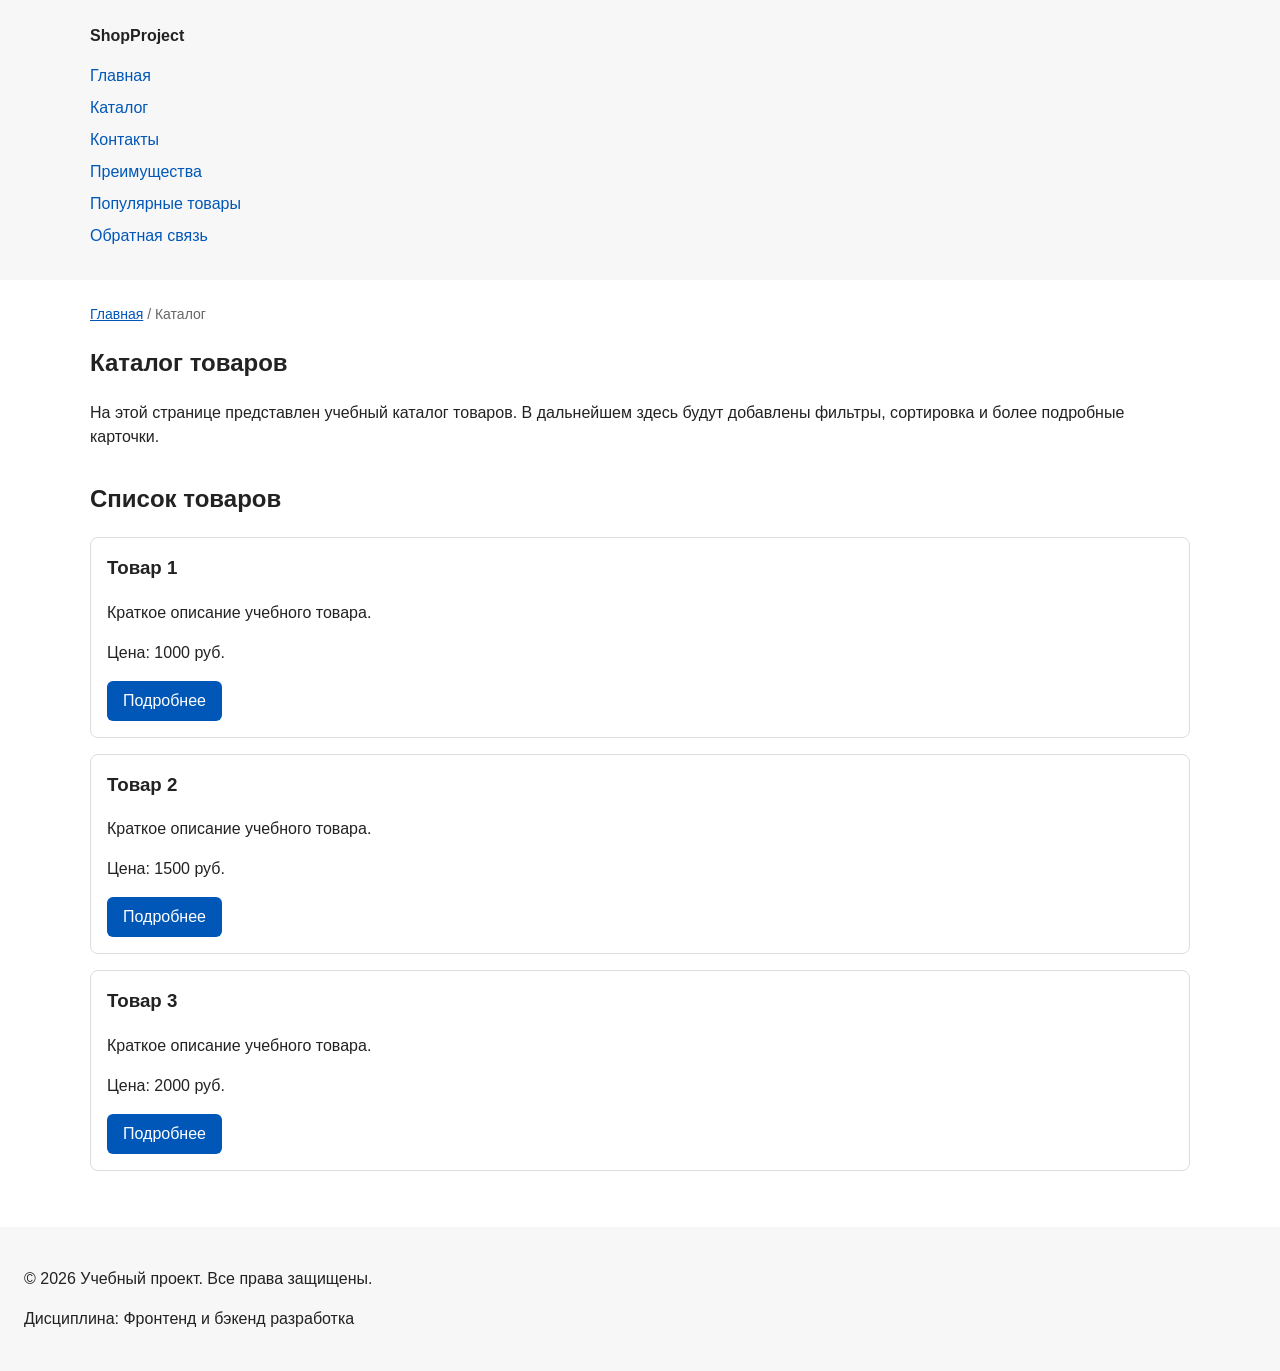
==== catalog.html @ 329897d8 "feat: add multi-page structure navigation and anchors" ====
<!DOCTYPE html>
<html lang="ru">
<head>
  <meta charset="UTF-8">
  <meta name="viewport" content="width=device-width, initial-scale=1.0">
  <meta name="description" content="Каталог товаров учебного интернет-магазина.">
  <title>Каталог товаров — Учебный интернет-магазин</title>
  <link rel="stylesheet" href="css/style.css">
  <meta property="og:type" content="website">
  <meta property="og:title" content="Учебный интернет-магазин">
  <meta property="og:description" content="Учебный frontend-проект интернет-магазина.">
  <meta property="og:image" content="https://username.github.io/kr1-html-css-shop/images/preview.jpg">
</head>
<body>
  <header>
    <div class="site-header">
      <a class="site-logo" href="index.html">ShopProject</a>

      <nav class="site-nav" aria-label="Основная навигация">
        <ul class="site-nav__list">
          <li><a href="index.html">Главная</a></li>
          <li><a href="catalog.html">Каталог</a></li>
          <li><a href="contacts.html">Контакты</a></li>
          <li><a href="index.html#advantages">Преимущества</a></li>
          <li><a href="index.html#popular">Популярные товары</a></li>
          <li><a href="index.html#contacts">Обратная связь</a></li>
        </ul>
      </nav>
    </div>
  </header>

  <main>
    <nav class="breadcrumbs" aria-label="Хлебные крошки">
      <a href="index.html">Главная</a>
      <span>Каталог</span>
    </nav>

    <section class="section">
      <h1>Каталог товаров</h1>
      <p>
        На этой странице представлен учебный каталог товаров.
        В дальнейшем здесь будут добавлены фильтры, сортировка и более
        подробные карточки.
      </p>
    </section>

    <section class="section">
      <h2>Список товаров</h2>

      <article class="product-card">
        <h3>Товар 1</h3>
        <p>Краткое описание учебного товара.</p>
        <p>Цена: 1000 руб.</p>
        <a class="button" href="index.html#popular">Подробнее</a>
      </article>

      <article class="product-card">
        <h3>Товар 2</h3>
        <p>Краткое описание учебного товара.</p>
        <p>Цена: 1500 руб.</p>
        <a class="button" href="index.html#popular">Подробнее</a>
      </article>

      <article class="product-card">
        <h3>Товар 3</h3>
        <p>Краткое описание учебного товара.</p>
        <p>Цена: 2000 руб.</p>
        <a class="button" href="index.html#popular">Подробнее</a>
      </article>
    </section>
  </main>

  <footer>
    <p>&copy; 2026 Учебный проект. Все права защищены.</p>
    <p>Дисциплина: Фронтенд и бэкенд разработка</p>
  </footer>
</body>
</html>
---- css/style.css ----
/* ===============================
   1. Переменные проекта
   =============================== */

:root {
  /* Основные цвета проекта */
  --color-bg: #ffffff;
  --color-text: #222222;
  --color-muted: #666666;
  --color-primary: #0057b8;
  --color-primary-dark: #37485c;
  --color-border: #dddddd;
  --color-surface: #f7f7f7;
  --color-surface-accent: #eef5ff;
  --color-danger: #b00020;
  --color-success: #168a2f;
  --color-success-bg: #eefaf0;
  --color-white: #ffffff;

  /* Отступы */
  --space-xs: 4px;
  --space-sm: 8px;
  --space-md: 16px;
  --space-lg: 24px;
  --space-xl: 32px;

  /* Скругления */
  --radius-sm: 6px;
  --radius-md: 8px;
  --radius-lg: 12px;

  /* Размеры */
  --container-width: 1100px;
}

/* ===============================
   2. Базовые стили
   =============================== */
/* 
  Универсальное правило для всех элементов. border-box делает расчёт размеров более понятным:
  width включает content, padding и border.
*/
* {
  box-sizing: border-box;
}

/*
  Убираем стандартный внешний отступ браузера у body. Без этого вокруг страницы может появиться белая рамка.
*/
body {
  margin: 0;
  font-family: Arial, sans-serif;
  line-height: 1.5;
  color: var(--color-text);
  background-color: var(--color-bg);
}

/* ===============================
   3. Общие элементы интерфейса
   =============================== */

a {
  color: var(--color-primary);
}

a:hover {
  color: var(--color-primary-dark);
}

a:focus-visible {
  outline: 2px solid var(--color-primary);
  outline-offset: 3px;
}


/*
  Задаём внутренние отступы для основных областей страницы.
  Это делает содержимое визуально отделённым от краёв окна браузера.
*/
header,
main,
footer {
  padding: var(--space-lg);
}

/*
  Оформляем шапку страницы.
  Фон берётся из переменной --color-surface.
*/
header {
  background-color: var(--color-surface);
}

/*
  Оформляем подвал страницы тем же фоном,
  чтобы визуально отделить его от основного содержимого.
*/
footer {
  background-color: var(--color-surface);
}

/*
  Ограничиваем ширину содержимого шапки,
  чтобы оно не растягивалось слишком сильно на широких экранах.
*/
.site-header {
  max-width: var(--container-width);
  margin: 0 auto;
}

/*
  Оформляем текстовый логотип.
*/
.site-logo {
  font-weight: bold;
  text-decoration: none;
  color: var(--color-text);
}

/*
  Убираем стандартные отступы и маркеры списка навигации.
*/
.site-nav__list {
  padding: 0;
  margin: var(--space-md) 0 0;
  list-style: none;
}

/*
  Добавляем расстояние между пунктами меню.
*/
.site-nav__list li {
  margin-bottom: var(--space-sm);
}

/*
  Оформляем ссылки меню.
*/
.site-nav__list a {
  color: var(--color-primary);
  text-decoration: none;
}

/*
  При наведении мыши подчёркиваем ссылку.
  Подробно состояния интерфейса будут рассмотрены в практической работе 1.7.
*/
.site-nav__list a:hover {
  text-decoration: underline;
}

/* ===============================
   4. Компоненты страницы
   =============================== */

.hero {
  max-width: var(--container-width);
  margin: 0 auto var(--space-xl);
  padding: var(--space-xl) var(--space-lg);
  background-color: var(--color-surface-accent);
  border-radius: var(--radius-lg);
}

.section {
  max-width: var(--container-width);
  margin: 0 auto var(--space-xl);
}

.section h2 {
  margin-top: 0;
}

.product-card {
  margin-bottom: var(--space-md);
  padding: var(--space-md);
  border: 1px solid var(--color-border);
  border-radius: var(--radius-md);
  background-color: var(--color-bg);
}

.product-card:hover {
  border-color: var(--color-primary);
}

.product-card h3 {
  margin-top: 0;
}

/*
  Пока это обычная ссылка, но визуально она оформляется как кнопка.
*/
.button {
  display: inline-block;
  padding: var(--space-sm) var(--space-md);
  color: var(--color-white);
  background-color: var(--color-primary);
  text-decoration: none;
  border: none;
  border-radius: var(--radius-sm);
  cursor: pointer;
}

/*
  Простое состояние наведения для кнопки.
*/
.button:hover {
  background-color: var(--color-primary-dark);
}

.button:focus-visible {
  outline: 2px solid var(--color-primary);
  outline-offset: 3px;
}

.button:disabled {
  opacity: 0.6;
  cursor: not-allowed;
}


/*
  Дополнительный информационный блок.
*/
.aside-info {
  max-width: var(--container-width);
  margin: 0 auto var(--space-xl);
  padding: var(--space-md);
  border-left: 4px solid var(--color-primary);
  background-color: var(--color-surface);
}

/* ===============================
   5. Форма и модальное окно
   =============================== */

.order-dialog {
  width: min(100% - 32px, 560px);
  padding: var(--space-lg);
  border: none;
  border-radius: var(--radius-lg);
}

.order-dialog::backdrop {
  background-color: rgba(0, 0, 0, 0.5);
}

.form-field {
  margin-bottom: var(--space-md);
}

.form-field label {
  display: block;
  margin-bottom: var(--space-xs);
}

.form-field input,
.form-field select,
.form-field textarea {
  width: 100%;
  padding: 10px 12px;
  border: 1px solid var(--color-border);
  border-radius: var(--radius-sm);
  font: inherit;
}

.form-field input[type="checkbox"] {
  width: auto;
}

.form-field small {
  display: block;
  margin-top: var(--space-xs);
  color: var(--color-muted);
}

.form-field input:hover,
.form-field select:hover,
.form-field textarea:hover {
  border-color: var(--color-primary);
}

.form-field input:focus-visible,
.form-field select:focus-visible,
.form-field textarea:focus-visible,
.form-actions button:focus-visible {
  outline: 2px solid var(--color-primary);
  outline-offset: 3px;
}

[aria-invalid="true"] {
  border-color: var(--color-danger);
}

.success-message {
  max-width: var(--container-width);
  margin: var(--space-lg) auto;
  padding: var(--space-md);
  border-left: 4px solid var(--color-success);
  background-color: var(--color-success-bg);
}

.breadcrumbs {
  max-width: var(--container-width);
  margin: 0 auto var(--space-md);
  font-size: 14px;
  color: var(--color-muted);
}

.breadcrumbs a {
  color: var(--color-primary);
}

.breadcrumbs span::before {
  content: " / ";
  color: var(--color-muted);
}

html {
  scroll-behavior: smooth;
}

:target {
  outline: 2px dashed var(--color-primary);
  outline-offset: 4px;
}
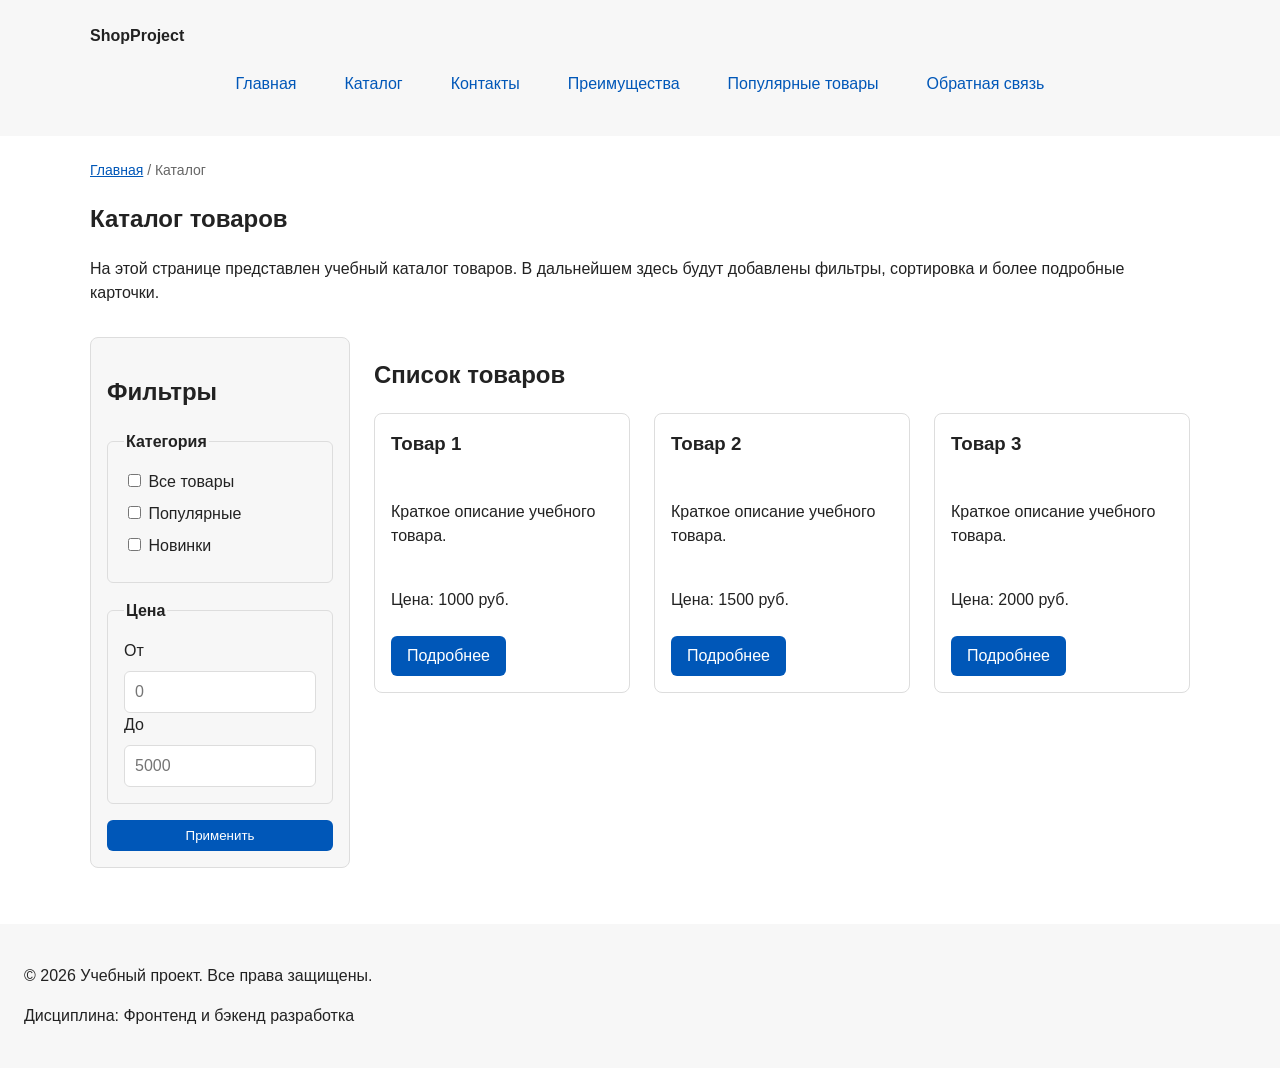
==== commit 6d1b5cb0: "feat: add flex navigation and grid catalog layout" ====
--- a/catalog.html
+++ b/catalog.html
@@ -9,7 +9,7 @@
   <meta property="og:type" content="website">
   <meta property="og:title" content="Учебный интернет-магазин">
   <meta property="og:description" content="Учебный frontend-проект интернет-магазина.">
-  <meta property="og:image" content="https://username.github.io/kr1-html-css-shop/images/preview.jpg">
+  <meta property="og:image" content="https://shrtgrl.github.io/kr1-html-css-shop/images/preview.jpg">
 </head>
 <body>
   <header>
@@ -44,29 +44,70 @@
       </p>
     </section>
 
-    <section class="section">
-      <h2>Список товаров</h2>
+    <section class="catalog-layout">
+      <aside class="catalog-filters">
+        <h2>Фильтры</h2>
 
-      <article class="product-card">
-        <h3>Товар 1</h3>
-        <p>Краткое описание учебного товара.</p>
-        <p>Цена: 1000 руб.</p>
-        <a class="button" href="index.html#popular">Подробнее</a>
-      </article>
+        <form class="filters-form" action="#" method="get">
+          <fieldset>
+            <legend>Категория</legend>
 
-      <article class="product-card">
-        <h3>Товар 2</h3>
-        <p>Краткое описание учебного товара.</p>
-        <p>Цена: 1500 руб.</p>
-        <a class="button" href="index.html#popular">Подробнее</a>
-      </article>
+            <label>
+              <input type="checkbox" name="category" value="all">
+              Все товары
+            </label>
 
-      <article class="product-card">
-        <h3>Товар 3</h3>
-        <p>Краткое описание учебного товара.</p>
-        <p>Цена: 2000 руб.</p>
-        <a class="button" href="index.html#popular">Подробнее</a>
-      </article>
+            <label>
+              <input type="checkbox" name="category" value="popular">
+              Популярные
+            </label>
+
+            <label>
+              <input type="checkbox" name="category" value="new">
+              Новинки
+            </label>
+          </fieldset>
+
+          <fieldset>
+            <legend>Цена</legend>
+
+            <label for="price-from">От</label>
+            <input id="price-from" name="price-from" type="number" min="0" placeholder="0">
+
+            <label for="price-to">До</label>
+            <input id="price-to" name="price-to" type="number" min="0" placeholder="5000">
+          </fieldset>
+
+          <button class="button" type="submit">Применить</button>
+        </form>
+      </aside>
+
+      <section class="catalog-products">
+        <h2>Список товаров</h2>
+
+        <div class="products-grid">
+          <article class="product-card">
+            <h3>Товар 1</h3>
+            <p>Краткое описание учебного товара.</p>
+            <p>Цена: 1000 руб.</p>
+            <a class="button" href="index.html#popular">Подробнее</a>
+          </article>
+
+          <article class="product-card">
+            <h3>Товар 2</h3>
+            <p>Краткое описание учебного товара.</p>
+            <p>Цена: 1500 руб.</p>
+            <a class="button" href="index.html#popular">Подробнее</a>
+          </article>
+
+          <article class="product-card">
+            <h3>Товар 3</h3>
+            <p>Краткое описание учебного товара.</p>
+            <p>Цена: 2000 руб.</p>
+            <a class="button" href="index.html#popular">Подробнее</a>
+          </article>
+        </div>
+      </section>
     </section>
   </main>
 
--- a/css/style.css
+++ b/css/style.css
@@ -121,11 +121,17 @@
   Убираем стандартные отступы и маркеры списка навигации.
 */
 .site-nav__list {
+  display: flex;
+  flex-wrap: wrap;
+  justify-content: center;
+  align-items: center;
+  gap: var(--space-md);
   padding: 0;
   margin: var(--space-md) 0 0;
   list-style: none;
 }
 
+
 /*
   Добавляем расстояние между пунктами меню.
 */
@@ -137,17 +143,23 @@
   Оформляем ссылки меню.
 */
 .site-nav__list a {
+  display: inline-block;
+  padding: var(--space-sm) var(--space-md);
   color: var(--color-primary);
   text-decoration: none;
-}
+  border-radius: var(--radius-sm);
+}
+
 
 /*
   При наведении мыши подчёркиваем ссылку.
   Подробно состояния интерфейса будут рассмотрены в практической работе 1.7.
 */
 .site-nav__list a:hover {
-  text-decoration: underline;
-}
+  color: var(--color-white);
+  background-color: var(--color-primary);
+}
+
 
 /* ===============================
    4. Компоненты страницы
@@ -171,12 +183,21 @@
 }
 
 .product-card {
-  margin-bottom: var(--space-md);
+  display: flex;
+  flex-direction: column;
+  gap: var(--space-sm);
+  margin-bottom: 0;
   padding: var(--space-md);
   border: 1px solid var(--color-border);
   border-radius: var(--radius-md);
   background-color: var(--color-bg);
 }
+
+.product-card .button {
+  margin-top: auto;
+  align-self: flex-start;
+}
+
 
 .product-card:hover {
   border-color: var(--color-primary);
@@ -323,3 +344,59 @@
   outline: 2px dashed var(--color-primary);
   outline-offset: 4px;
 }
+
+.products-grid {
+  display: grid;
+  grid-template-columns: repeat(3, 1fr);
+  gap: var(--space-lg);
+}
+
+.catalog-layout {
+  max-width: var(--container-width);
+  margin: 0 auto var(--space-xl);
+  display: grid;
+  grid-template-columns: 260px 1fr;
+  grid-template-areas: "filters products";
+  gap: var(--space-lg);
+}
+
+.catalog-filters {
+  grid-area: filters;
+  padding: var(--space-md);
+  border: 1px solid var(--color-border);
+  border-radius: var(--radius-md);
+  background-color: var(--color-surface);
+}
+
+.catalog-products {
+  grid-area: products;
+}
+
+.filters-form {
+  display: grid;
+  gap: var(--space-md);
+}
+
+.filters-form fieldset {
+  margin: 0;
+  padding: var(--space-md);
+  border: 1px solid var(--color-border);
+  border-radius: var(--radius-sm);
+}
+
+.filters-form legend {
+  font-weight: 700;
+}
+
+.filters-form label {
+  display: block;
+  margin-bottom: var(--space-sm);
+}
+
+.filters-form input[type="number"] {
+  width: 100%;
+  padding: 8px 10px;
+  border: 1px solid var(--color-border);
+  border-radius: var(--radius-sm);
+  font: inherit;
+}
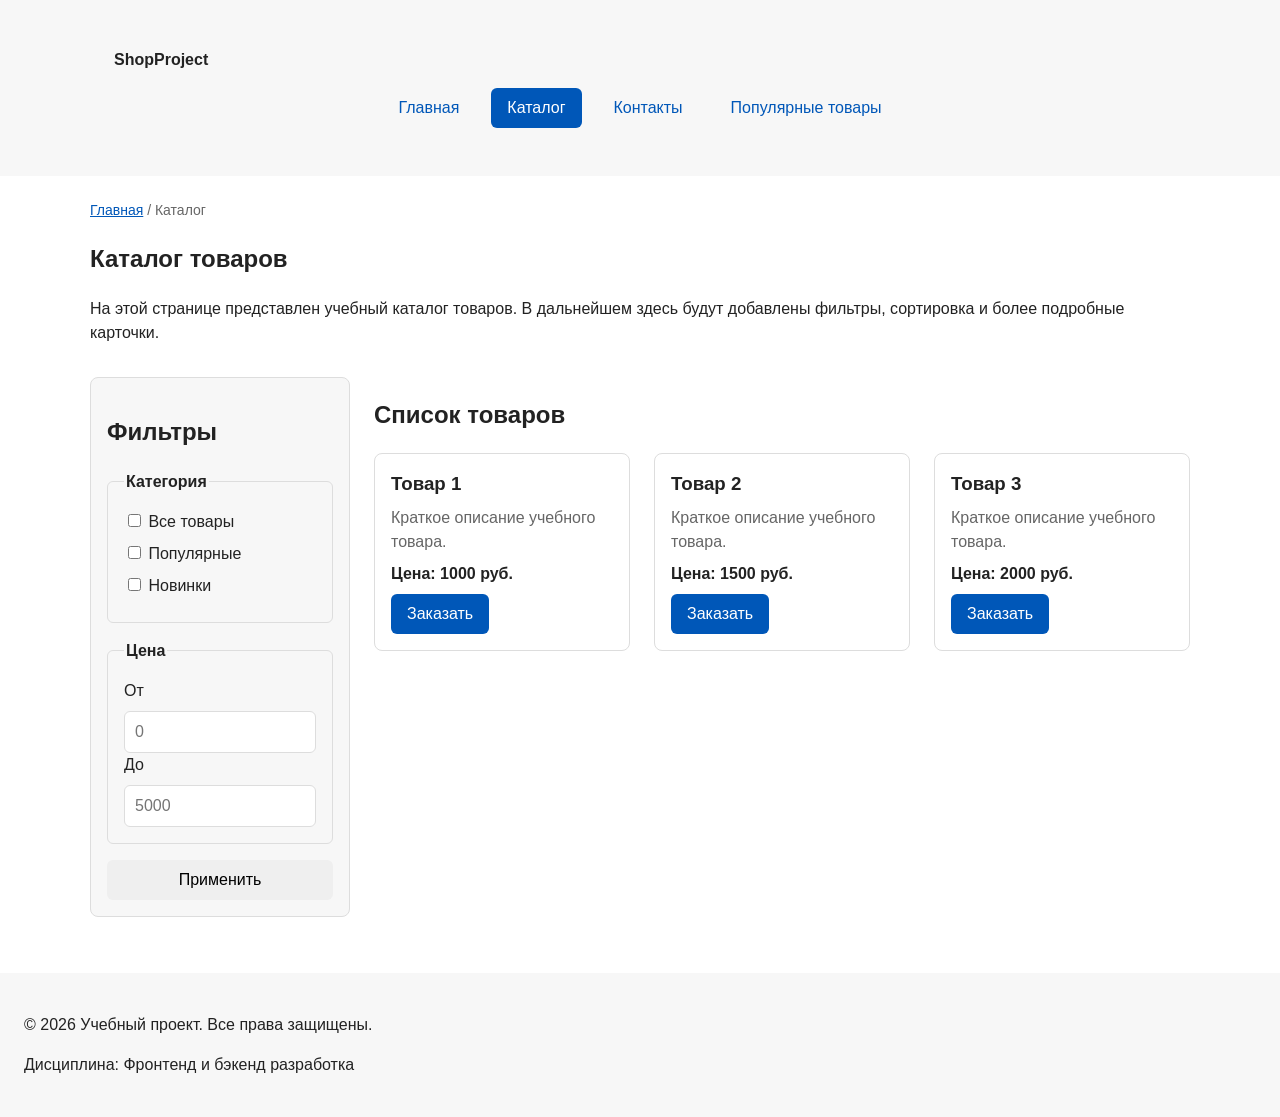
==== commit efd6fccb: "refactor: apply BEM naming to CSS classes" ====
--- a/catalog.html
+++ b/catalog.html
@@ -6,24 +6,35 @@
   <meta name="description" content="Каталог товаров учебного интернет-магазина.">
   <title>Каталог товаров — Учебный интернет-магазин</title>
   <link rel="stylesheet" href="css/style.css">
+  <script src="js/main.js" defer></script>
   <meta property="og:type" content="website">
   <meta property="og:title" content="Учебный интернет-магазин">
   <meta property="og:description" content="Учебный frontend-проект интернет-магазина.">
   <meta property="og:image" content="https://shrtgrl.github.io/kr1-html-css-shop/images/preview.jpg">
 </head>
 <body>
-  <header>
-    <div class="site-header">
-      <a class="site-logo" href="index.html">ShopProject</a>
+  <header class="site-header">
+    <div class="site-header__inner">
+      <a class="site-header__logo" href="index.html">ShopProject</a>
 
       <nav class="site-nav" aria-label="Основная навигация">
         <ul class="site-nav__list">
-          <li><a href="index.html">Главная</a></li>
-          <li><a href="catalog.html">Каталог</a></li>
-          <li><a href="contacts.html">Контакты</a></li>
-          <li><a href="index.html#advantages">Преимущества</a></li>
-          <li><a href="index.html#popular">Популярные товары</a></li>
-          <li><a href="index.html#contacts">Обратная связь</a></li>
+          <li class="site-nav__item">
+            <a class="site-nav__link" href="index.html">
+              Главная
+            </a>
+          </li>
+          <li class="site-nav__item">
+            <a class="site-nav__link site-nav__link--active" href="catalog.html">Каталог</a>
+          </li>
+          <li class="site-nav__item">
+            <a class="site-nav__link" href="contacts.html">Контакты</a>
+          </li>
+          <li class="site-nav__item">
+            <a class="site-nav__link" href="index.html#popular">
+              Популярные товары
+            </a>
+          </li>
         </ul>
       </nav>
     </div>
@@ -31,8 +42,8 @@
 
   <main>
     <nav class="breadcrumbs" aria-label="Хлебные крошки">
-      <a href="index.html">Главная</a>
-      <span>Каталог</span>
+      <a class="breadcrumbs__link" href="index.html">Главная</a>
+      <span class="breadcrumbs__current">Каталог</span>
     </nav>
 
     <section class="section">
@@ -87,25 +98,44 @@
 
         <div class="products-grid">
           <article class="product-card">
-            <h3>Товар 1</h3>
-            <p>Краткое описание учебного товара.</p>
-            <p>Цена: 1000 руб.</p>
-            <a class="button" href="index.html#popular">Подробнее</a>
+            <h3 class="product-card__title">Товар 1</h3>
+            <p class="product-card__description">Краткое описание учебного товара.</p>
+            <p class="product-card__price">Цена: 1000 руб.</p>
+            <button
+              class="button button--primary product-card__button"
+              type="button"
+              data-product="Товар 1"
+            >
+              Заказать
+            </button>
           </article>
 
           <article class="product-card">
-            <h3>Товар 2</h3>
-            <p>Краткое описание учебного товара.</p>
-            <p>Цена: 1500 руб.</p>
-            <a class="button" href="index.html#popular">Подробнее</a>
+            <h3 class="product-card__title">Товар 2</h3>
+            <p class="product-card__description">Краткое описание учебного товара.</p>
+            <p class="product-card__price">Цена: 1500 руб.</p>
+            <button
+              class="button button--primary product-card__button"
+              type="button"
+              data-product="Товар 2"
+            >
+              Заказать
+            </button>
           </article>
 
           <article class="product-card">
-            <h3>Товар 3</h3>
-            <p>Краткое описание учебного товара.</p>
-            <p>Цена: 2000 руб.</p>
-            <a class="button" href="index.html#popular">Подробнее</a>
+            <h3 class="product-card__title">Товар 3</h3>
+            <p class="product-card__description">Краткое описание учебного товара.</p>
+            <p class="product-card__price">Цена: 2000 руб.</p>
+            <button
+              class="button button--primary product-card__button"
+              type="button"
+              data-product="Товар 3"
+            >
+              Заказать
+            </button>
           </article>
+
         </div>
       </section>
     </section>
@@ -115,5 +145,48 @@
     <p>&copy; 2026 Учебный проект. Все права защищены.</p>
     <p>Дисциплина: Фронтенд и бэкенд разработка</p>
   </footer>
+
+  <dialog class="order-dialog" id="order-dialog" aria-labelledby="order-dialog-title">
+    <h2 class="order-dialog__title" id="order-dialog-title">Оформление заявки</h2>
+
+    <form class="order-form" id="order-form" action="#" method="post" novalidate>
+      <input type="hidden" id="selected-product" name="product">
+      <div class="order-form__field">
+        <label class="order-form__label" for="order-name">Имя</label>
+        <input
+          class="order-form__input"
+          id="order-name"
+          name="name"
+          type="text"
+          required
+        >
+      </div>
+
+      <div class="order-form__field">
+        <label class="order-form__label" for="order-email">E-mail</label>
+        <input
+          class="order-form__input"
+          id="order-email"
+          name="email"
+          type="email"
+          required
+        >
+      </div>
+
+      <div class="order-form__actions">
+        <button class="button button--primary" type="submit">
+          Отправить заявку
+        </button>
+
+        <button class="button button--secondary" type="button" id="close-order-dialog">
+          Закрыть
+        </button>
+      </div>
+    </form>
+  </dialog>
+
+  <p class="success-message" id="success-message" hidden>
+    Форма успешно отправлена!
+  </p>
 </body>
 </html>
--- a/css/style.css
+++ b/css/style.css
@@ -104,22 +104,21 @@
   чтобы оно не растягивалось слишком сильно на широких экранах.
 */
 .site-header {
+  background-color: var(--color-surface);
+}
+
+.site-header__inner {
   max-width: var(--container-width);
   margin: 0 auto;
-}
-
-/*
-  Оформляем текстовый логотип.
-*/
-.site-logo {
-  font-weight: bold;
+  padding: var(--space-lg);
+}
+
+.site-header__logo {
+  font-weight: 700;
+  color: var(--color-text);
   text-decoration: none;
-  color: var(--color-text);
-}
-
-/*
-  Убираем стандартные отступы и маркеры списка навигации.
-*/
+}
+
 .site-nav__list {
   display: flex;
   flex-wrap: wrap;
@@ -131,18 +130,7 @@
   list-style: none;
 }
 
-
-/*
-  Добавляем расстояние между пунктами меню.
-*/
-.site-nav__list li {
-  margin-bottom: var(--space-sm);
-}
-
-/*
-  Оформляем ссылки меню.
-*/
-.site-nav__list a {
+.site-nav__link {
   display: inline-block;
   padding: var(--space-sm) var(--space-md);
   color: var(--color-primary);
@@ -150,16 +138,20 @@
   border-radius: var(--radius-sm);
 }
 
-
-/*
-  При наведении мыши подчёркиваем ссылку.
-  Подробно состояния интерфейса будут рассмотрены в практической работе 1.7.
-*/
-.site-nav__list a:hover {
+.site-nav__link:hover {
   color: var(--color-white);
   background-color: var(--color-primary);
 }
 
+.site-nav__link:focus-visible {
+  outline: 2px solid var(--color-primary);
+  outline-offset: 3px;
+}
+
+.site-nav__link--active {
+  color: var(--color-white);
+  background-color: var(--color-primary);
+}
 
 /* ===============================
    4. Компоненты страницы
@@ -186,25 +178,52 @@
   display: flex;
   flex-direction: column;
   gap: var(--space-sm);
-  margin-bottom: 0;
   padding: var(--space-md);
   border: 1px solid var(--color-border);
   border-radius: var(--radius-md);
   background-color: var(--color-bg);
 }
 
-.product-card .button {
+.product-card:hover {
+  border-color: var(--color-primary);
+}
+
+.product-card--featured {
+  border-color: var(--color-primary);
+}
+
+.product-card--discount {
+  border-color: var(--color-danger);
+}
+
+.product-card__title {
+  margin: 0;
+  color: var(--color-text);
+}
+
+.product-card__description {
+  margin: 0;
+  color: var(--color-muted);
+}
+
+.product-card__price {
+  margin: 0;
+  font-weight: 700;
+}
+
+.product-card--discount .product-card__price {
+  color: var(--color-danger);
+}
+
+.product-card__button {
   margin-top: auto;
   align-self: flex-start;
 }
 
-
-.product-card:hover {
-  border-color: var(--color-primary);
-}
-
-.product-card h3 {
-  margin-top: 0;
+.products-grid {
+  display: grid;
+  grid-template-columns: repeat(3, 1fr);
+  gap: var(--space-lg);
 }
 
 /*
@@ -213,19 +232,31 @@
 .button {
   display: inline-block;
   padding: var(--space-sm) var(--space-md);
+  border: none;
+  border-radius: var(--radius-sm);
+  font: inherit;
+  text-decoration: none;
+  cursor: pointer;
+}
+
+.button--primary {
   color: var(--color-white);
   background-color: var(--color-primary);
-  text-decoration: none;
-  border: none;
-  border-radius: var(--radius-sm);
-  cursor: pointer;
-}
-
-/*
-  Простое состояние наведения для кнопки.
-*/
-.button:hover {
+}
+
+.button--primary:hover {
   background-color: var(--color-primary-dark);
+}
+
+.button--secondary {
+  color: var(--color-primary);
+  background-color: transparent;
+  border: 1px solid var(--color-primary);
+}
+
+.button--secondary:hover {
+  color: var(--color-white);
+  background-color: var(--color-primary);
 }
 
 .button:focus-visible {
@@ -233,11 +264,11 @@
   outline-offset: 3px;
 }
 
-.button:disabled {
+.button:disabled,
+.button--disabled {
   opacity: 0.6;
   cursor: not-allowed;
 }
-
 
 /*
   Дополнительный информационный блок.
@@ -263,6 +294,10 @@
 
 .order-dialog::backdrop {
   background-color: rgba(0, 0, 0, 0.5);
+}
+
+.order-dialog__title {
+  margin-top: 0;
 }
 
 .form-field {
@@ -312,6 +347,44 @@
   border-color: var(--color-danger);
 }
 
+.order-form__field {
+  margin-bottom: var(--space-md);
+}
+
+.order-form__label {
+  display: block;
+  margin-bottom: var(--space-xs);
+}
+
+.order-form__input,
+.order-form__select,
+.order-form__textarea {
+  width: 100%;
+  padding: 10px 12px;
+  border: 1px solid var(--color-border);
+  border-radius: var(--radius-sm);
+  font: inherit;
+}
+
+.order-form__input:hover,
+.order-form__select:hover,
+.order-form__textarea:hover {
+  border-color: var(--color-primary);
+}
+
+.order-form__input:focus-visible,
+.order-form__select:focus-visible,
+.order-form__textarea:focus-visible {
+  outline: 2px solid var(--color-primary);
+  outline-offset: 3px;
+}
+
+.order-form__actions {
+  display: flex;
+  gap: var(--space-md);
+  margin-top: var(--space-lg);
+}
+
 .success-message {
   max-width: var(--container-width);
   margin: var(--space-lg) auto;
@@ -327,14 +400,15 @@
   color: var(--color-muted);
 }
 
-.breadcrumbs a {
+.breadcrumbs__link {
   color: var(--color-primary);
 }
 
-.breadcrumbs span::before {
+.breadcrumbs__current::before {
   content: " / ";
   color: var(--color-muted);
 }
+
 
 html {
   scroll-behavior: smooth;
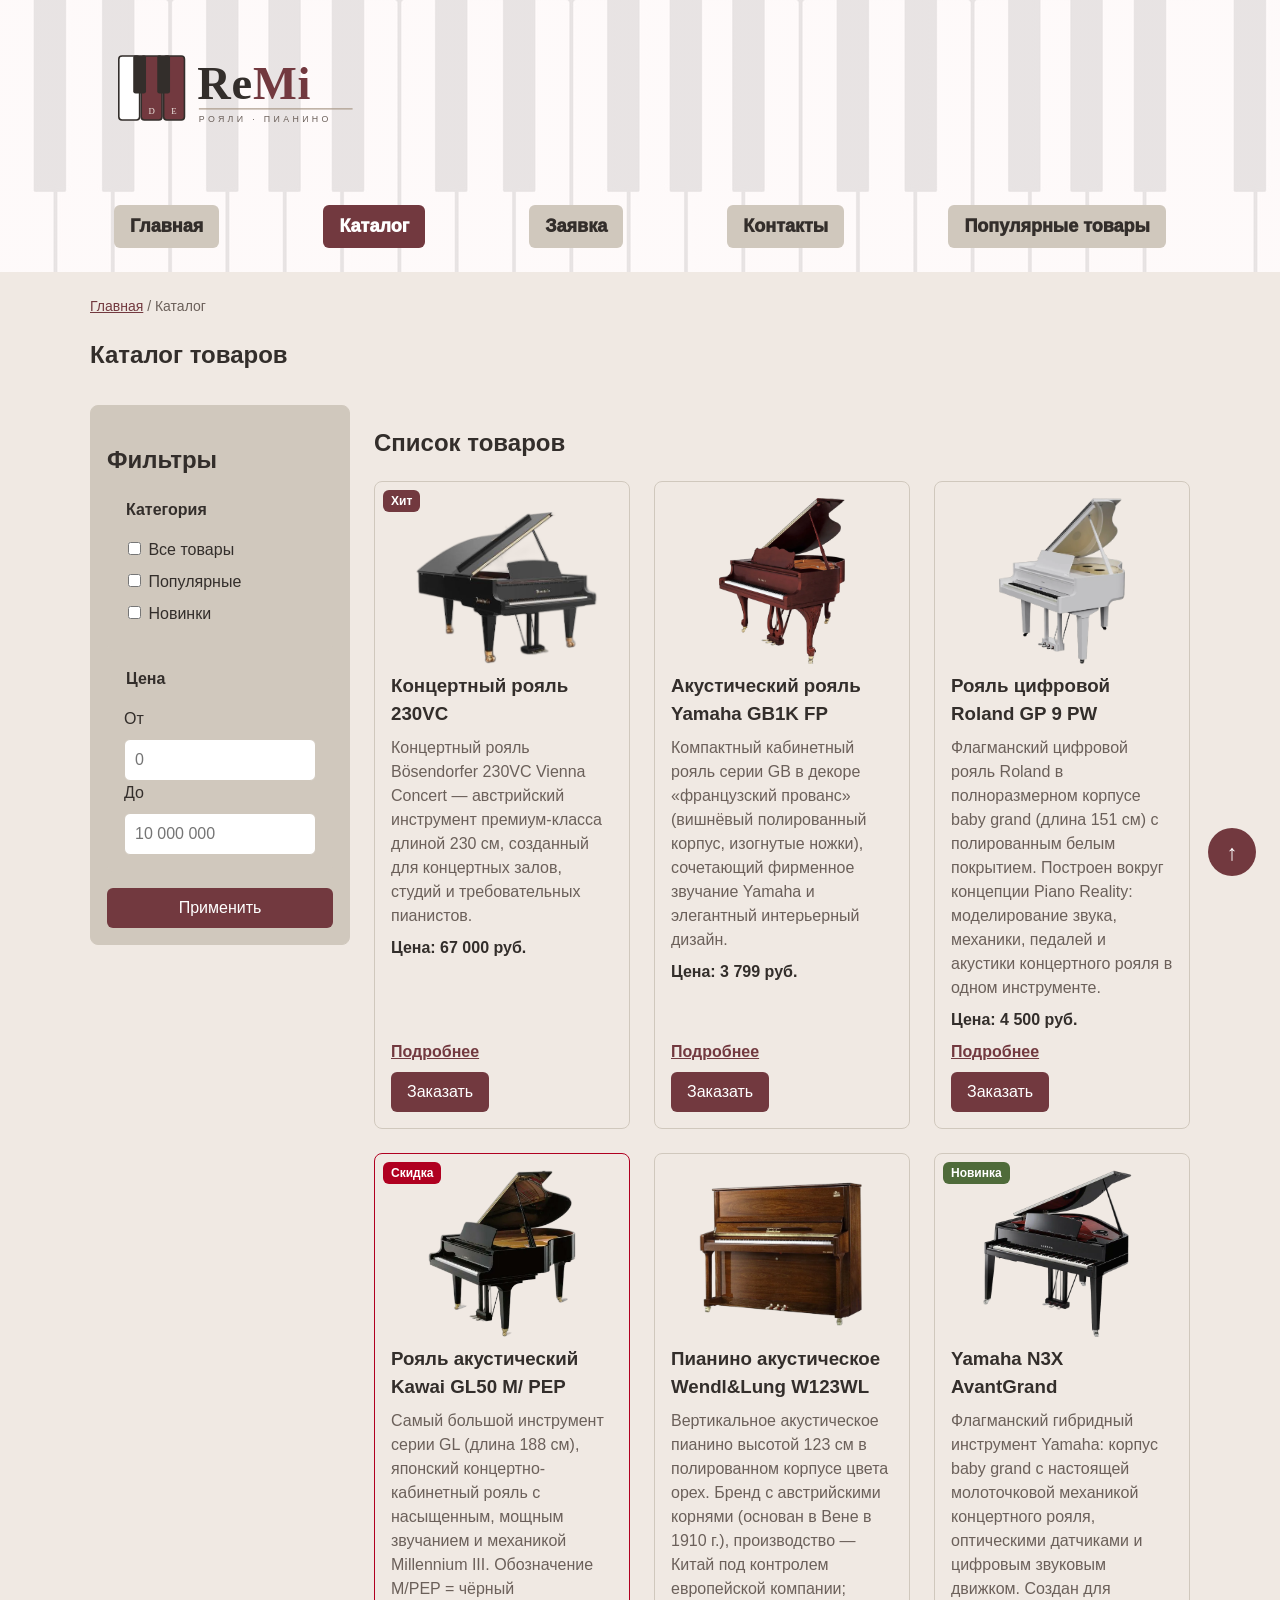
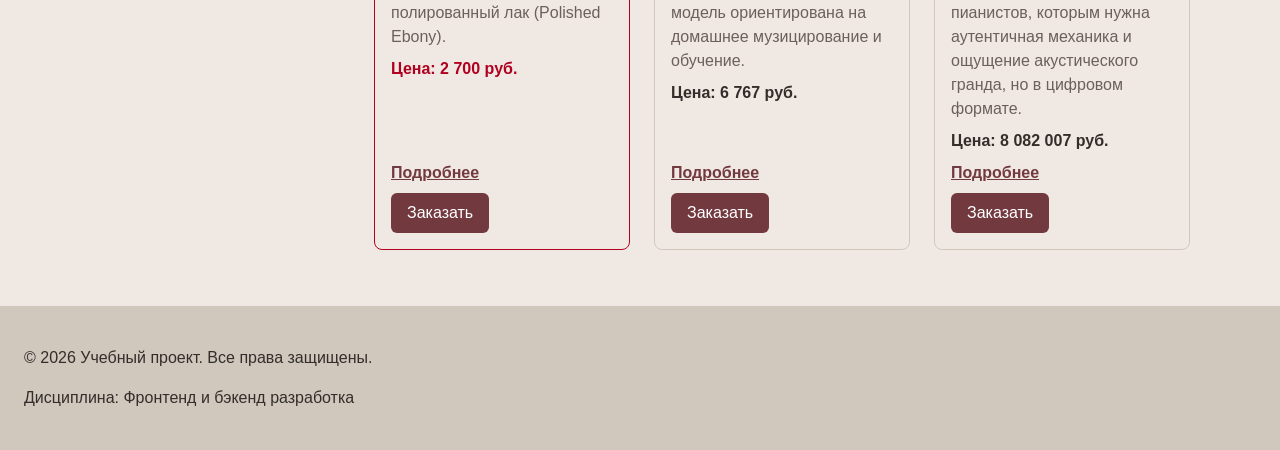
==== commit 43338ec6: "feat: add product and order pages, positioning, README update" ====
--- a/catalog.html
+++ b/catalog.html
@@ -4,18 +4,21 @@
   <meta charset="UTF-8">
   <meta name="viewport" content="width=device-width, initial-scale=1.0">
   <meta name="description" content="Каталог товаров учебного интернет-магазина.">
-  <title>Каталог товаров — Учебный интернет-магазин</title>
+  <title>Каталог товаров — ReMi</title>
+  <link rel="icon" href="images/remi-icon.svg" type="image/svg+xml">
   <link rel="stylesheet" href="css/style.css">
   <script src="js/main.js" defer></script>
   <meta property="og:type" content="website">
-  <meta property="og:title" content="Учебный интернет-магазин">
+  <meta property="og:title" content="Каталог товаров — ReMi">
   <meta property="og:description" content="Учебный frontend-проект интернет-магазина.">
   <meta property="og:image" content="https://shrtgrl.github.io/kr1-html-css-shop/images/preview.jpg">
 </head>
 <body>
   <header class="site-header">
     <div class="site-header__inner">
-      <a class="site-header__logo" href="index.html">ShopProject</a>
+      <a class="site-header__logo" href="index.html">
+        <img class="site-header__logo-image" src="images/remi-logo.svg" alt="ReMi — рояли и пианино" width="306" height="100">
+      </a>
 
       <nav class="site-nav" aria-label="Основная навигация">
         <ul class="site-nav__list">
@@ -26,6 +29,9 @@
           </li>
           <li class="site-nav__item">
             <a class="site-nav__link site-nav__link--active" href="catalog.html">Каталог</a>
+          </li>
+          <li class="site-nav__item">
+            <a class="site-nav__link" href="order.html">Заявка</a>
           </li>
           <li class="site-nav__item">
             <a class="site-nav__link" href="contacts.html">Контакты</a>
@@ -43,16 +49,11 @@
   <main>
     <nav class="breadcrumbs" aria-label="Хлебные крошки">
       <a class="breadcrumbs__link" href="index.html">Главная</a>
-      <span class="breadcrumbs__current">Каталог</span>
+      <span class="breadcrumbs__current" aria-current="page">Каталог</span>
     </nav>
 
     <section class="section">
       <h1>Каталог товаров</h1>
-      <p>
-        На этой странице представлен учебный каталог товаров.
-        В дальнейшем здесь будут добавлены фильтры, сортировка и более
-        подробные карточки.
-      </p>
     </section>
 
     <section class="catalog-layout">
@@ -86,10 +87,10 @@
             <input id="price-from" name="price-from" type="number" min="0" placeholder="0">
 
             <label for="price-to">До</label>
-            <input id="price-to" name="price-to" type="number" min="0" placeholder="5000">
+            <input id="price-to" name="price-to" type="number" min="0" placeholder="10 000 000">
           </fieldset>
 
-          <button class="button" type="submit">Применить</button>
+          <button class="button button--primary" type="submit">Применить</button>
         </form>
       </aside>
 
@@ -97,43 +98,115 @@
         <h2>Список товаров</h2>
 
         <div class="products-grid">
-          <article class="product-card">
-            <h3 class="product-card__title">Товар 1</h3>
-            <p class="product-card__description">Краткое описание учебного товара.</p>
-            <p class="product-card__price">Цена: 1000 руб.</p>
-            <button
-              class="button button--primary product-card__button"
-              type="button"
-              data-product="Товар 1"
-            >
-              Заказать
-            </button>
-          </article>
-
-          <article class="product-card">
-            <h3 class="product-card__title">Товар 2</h3>
-            <p class="product-card__description">Краткое описание учебного товара.</p>
-            <p class="product-card__price">Цена: 1500 руб.</p>
-            <button
-              class="button button--primary product-card__button"
-              type="button"
-              data-product="Товар 2"
-            >
-              Заказать
-            </button>
-          </article>
-
-          <article class="product-card">
-            <h3 class="product-card__title">Товар 3</h3>
-            <p class="product-card__description">Краткое описание учебного товара.</p>
-            <p class="product-card__price">Цена: 2000 руб.</p>
-            <button
-              class="button button--primary product-card__button"
-              type="button"
-              data-product="Товар 3"
-            >
-              Заказать
-            </button>
+          <article class="product-card" tabindex="0">
+            <span class="product-card__badge">Хит</span>
+            <img
+              class="product-card__image"
+              src="images/product-1.png"
+              alt="Товар 1"
+              width="200"
+              height=auto
+              loading="lazy"
+            >
+            <h3 class="product-card__title">Концертный рояль 230VC</h3>
+            <p class="product-card__description">
+              Концертный рояль Bösendorfer 230VC Vienna Concert — австрийский инструмент премиум-класса длиной 230 см, созданный для концертных залов, студий и требовательных пианистов.
+            </p>
+            <p class="product-card__price">Цена: 67 000 руб.</p>
+            <a class="product-card__link" href="product/product-bosendorfer.html">Подробнее</a>
+            <a class="button button--primary product-card__button" href="order.html">Заказать</a>
+          </article>
+
+          <article class="product-card" tabindex="0">
+            <img
+              class="product-card__image"
+              src="images/product-2.png"
+              alt="Товар 1"
+              width="200"
+              height=auto
+              loading="lazy"
+            >
+            <h3 class="product-card__title">Акустический рояль Yamaha GB1K FP</h3>
+            <p class="product-card__description">
+              Компактный кабинетный рояль серии GB в декоре «французский прованс» (вишнёвый полированный корпус, изогнутые ножки), сочетающий фирменное звучание Yamaha и элегантный интерьерный дизайн.
+            </p>
+            <p class="product-card__price">Цена: 3 799 руб.</p>
+            <a class="product-card__link" href="product/product-yamaha-gb1k.html">Подробнее</a>
+            <a class="button button--primary product-card__button" href="order.html">Заказать</a>
+          </article>
+
+          <article class="product-card" tabindex="0">
+            <img
+              class="product-card__image"
+              src="images/product-3.png"
+              alt="Товар 1"
+              width="200"
+              height=auto
+              loading="lazy"
+            >
+            <h3 class="product-card__title">Рояль цифровой Roland GP 9 PW</h3>
+            <p class="product-card__description">
+              Флагманский цифровой рояль Roland в полноразмерном корпусе baby grand (длина 151 см) с полированным белым покрытием. Построен вокруг концепции Piano Reality: моделирование звука, механики, педалей и акустики концертного рояля в одном инструменте.
+            </p>
+            <p class="product-card__price">Цена: 4 500 руб.</p>
+            <a class="product-card__link" href="product/product-roland-gp9.html">Подробнее</a>
+            <a class="button button--primary product-card__button" href="order.html">Заказать</a>
+          </article>
+
+          <article class="product-card product-card--discount" tabindex="0">
+            <span class="product-card__badge product-card__badge--sale">Скидка</span>
+            <img
+              class="product-card__image"
+              src="images/product-4.png"
+              alt="Товар 1"
+              width="200"
+              height=auto
+              loading="lazy"
+            >
+            <h3 class="product-card__title">Рояль акустический Kawai GL50 M/ PEP</h3>
+            <p class="product-card__description">
+              Самый большой инструмент серии GL (длина 188 см), японский концертно-кабинетный рояль с насыщенным, мощным звучанием и механикой Millennium III. Обозначение M/PEP = чёрный полированный лак (Polished Ebony).
+            </p>
+            <p class="product-card__price">Цена: 2 700 руб.</p>
+            <a class="product-card__link" href="product/product-kawai-gl50.html">Подробнее</a>
+            <a class="button button--primary product-card__button" href="order.html">Заказать</a>
+          </article>
+
+          <article class="product-card" tabindex="0">
+            <img
+              class="product-card__image"
+              src="images/product-5.png"
+              alt="Товар 1"
+              width="200"
+              height=auto
+              loading="lazy"
+            >
+            <h3 class="product-card__title">Пианино акустическое Wendl&Lung W123WL</h3>
+            <p class="product-card__description">
+              Вертикальное акустическое пианино высотой 123 см в полированном корпусе цвета орех. Бренд с австрийскими корнями (основан в Вене в 1910 г.), производство — Китай под контролем европейской компании; модель ориентирована на домашнее музицирование и обучение.
+            </p>
+            <p class="product-card__price">Цена: 6 767 руб.</p>
+            <a class="product-card__link" href="product/product-wendl-lung-w123.html">Подробнее</a>
+            <a class="button button--primary product-card__button" href="order.html">Заказать</a>
+          </article>
+
+          <article class="product-card" tabindex="0">
+            <span class="product-card__badge product-card__badge--new">Новинка</span>
+            <img
+              class="product-card__image"
+              src="images/product-6.png"
+              alt="Товар 1"
+              width="200"
+              height=auto
+              loading="lazy"
+            >
+            <h3 class="product-card__title">Yamaha N3X AvantGrand</h3>
+            <p class="product-card__description">
+              Флагманский гибридный инструмент Yamaha: корпус baby grand с настоящей молоточковой механикой концертного рояля, оптическими датчиками и цифровым звуковым движком. Создан для пианистов, которым нужна аутентичная механика и ощущение акустического гранда, но в цифровом формате.
+            </p>
+            <p class="product-card__price">Цена: 8 082 007 руб.</p>
+            <a class="product-card__link" href="product/product-yamaha-N3X-AvantGrand.html">Подробнее</a>
+            <a class="button button--primary product-card__button" href="order.html">Заказать</a>
           </article>
 
         </div>
@@ -141,52 +214,30 @@
     </section>
   </main>
 
-  <footer>
+  <footer class="site-footer" id="contacts">
     <p>&copy; 2026 Учебный проект. Все права защищены.</p>
     <p>Дисциплина: Фронтенд и бэкенд разработка</p>
   </footer>
 
-  <dialog class="order-dialog" id="order-dialog" aria-labelledby="order-dialog-title">
-    <h2 class="order-dialog__title" id="order-dialog-title">Оформление заявки</h2>
-
-    <form class="order-form" id="order-form" action="#" method="post" novalidate>
-      <input type="hidden" id="selected-product" name="product">
-      <div class="order-form__field">
-        <label class="order-form__label" for="order-name">Имя</label>
-        <input
-          class="order-form__input"
-          id="order-name"
-          name="name"
-          type="text"
-          required
-        >
+  <dialog class="product-dialog" id="product-dialog" aria-labelledby="product-dialog-title">
+    <div class="product-dialog__inner">
+      <form method="dialog">
+        <button class="product-dialog__close" aria-label="Закрыть">×</button>
+      </form>
+
+      <img class="product-dialog__image" id="product-dialog-image" alt="">
+
+      <div class="product-dialog__info">
+        <h2 class="product-dialog__title" id="product-dialog-title"></h2>
+        <p class="product-dialog__description" id="product-dialog-description"></p>
+        <p class="product-dialog__price" id="product-dialog-price"></p>
+        <div class="product-dialog__actions">
+          <a class="button button--secondary" id="product-dialog-link" href="#">Подробнее</a>
+          <a class="button button--primary" href="order.html">Заказать</a>
+        </div>
       </div>
-
-      <div class="order-form__field">
-        <label class="order-form__label" for="order-email">E-mail</label>
-        <input
-          class="order-form__input"
-          id="order-email"
-          name="email"
-          type="email"
-          required
-        >
-      </div>
-
-      <div class="order-form__actions">
-        <button class="button button--primary" type="submit">
-          Отправить заявку
-        </button>
-
-        <button class="button button--secondary" type="button" id="close-order-dialog">
-          Закрыть
-        </button>
-      </div>
-    </form>
+    </div>
   </dialog>
-
-  <p class="success-message" id="success-message" hidden>
-    Форма успешно отправлена!
-  </p>
+  <a class="to-top" href="#" aria-label="Наверх">↑</a>
 </body>
 </html>
--- a/css/style.css
+++ b/css/style.css
@@ -4,18 +4,18 @@
 
 :root {
   /* Основные цвета проекта */
-  --color-bg: #ffffff;
-  --color-text: #222222;
-  --color-muted: #666666;
-  --color-primary: #0057b8;
-  --color-primary-dark: #37485c;
-  --color-border: #dddddd;
-  --color-surface: #f7f7f7;
-  --color-surface-accent: #eef5ff;
-  --color-danger: #b00020;
-  --color-success: #168a2f;
-  --color-success-bg: #eefaf0;
-  --color-white: #ffffff;
+  --color-bg: #F0E9E3;              /* светлый молочный — фон страницы */
+  --color-text: #332E2B;            /* почти чёрный тёплый — основной текст */
+  --color-muted: #6B605A;           /* затемнённый тауп — описания */
+  --color-primary: #72393F;         /* винный — кнопки, ссылки, акценты */
+  --color-primary-dark: #332E2B;    /* тёмный — наведение на кнопки */
+  --color-border: #D0C8BD;          /* серо-бежевый — рамки */
+  --color-surface: #D0C8BD;         /* серо-бежевый — шапка и подвал */
+  --color-surface-accent: #AD9D8D;  /* тауп — блок hero */
+  --color-danger: #B00020;
+  --color-success: #4F6B3A;
+  --color-success-bg: #EEF0E4;
+  --color-white: #FFFFFF; 
 
   /* Отступы */
   --space-xs: 4px;
@@ -31,6 +31,7 @@
 
   /* Размеры */
   --container-width: 1100px;
+  --font-header-size: 18px;
 }
 
 /* ===============================
@@ -105,35 +106,40 @@
 */
 .site-header {
   background-color: var(--color-surface);
+  background-image:
+    linear-gradient(rgba(255, 250, 250, 0.90), rgba(255, 250, 250, 0.90)),
+    url("../images/pianoKeys.jpg");
 }
 
 .site-header__inner {
   max-width: var(--container-width);
   margin: 0 auto;
-  padding: var(--space-lg);
+  padding: var(--space-lg) var(--space-lg) 0;
 }
 
 .site-header__logo {
-  font-weight: 700;
-  color: var(--color-text);
+  display: inline-block;
   text-decoration: none;
 }
 
 .site-nav__list {
   display: flex;
   flex-wrap: wrap;
-  justify-content: center;
+  justify-content: space-between;
   align-items: center;
   gap: var(--space-md);
   padding: 0;
-  margin: var(--space-md) 0 0;
+  margin: 70px 0 0;
   list-style: none;
 }
 
 .site-nav__link {
   display: inline-block;
   padding: var(--space-sm) var(--space-md);
-  color: var(--color-primary);
+  color: var(--color-text);
+  background-color: var(--color-border);
+  font-size: var(--font-header-size);
+  font-weight: 1000;
   text-decoration: none;
   border-radius: var(--radius-sm);
 }
@@ -216,14 +222,22 @@
 }
 
 .product-card__button {
-  margin-top: auto;
   align-self: flex-start;
 }
 
 .products-grid {
   display: grid;
-  grid-template-columns: repeat(3, 1fr);
+  grid-template-columns: repeat(auto-fill, minmax(240px, 1fr));
   gap: var(--space-lg);
+}
+
+.product-card__image {
+  display: block;
+  width: 100%;
+  max-width: 100%;
+  height: auto;
+  aspect-ratio: 4 / 3;
+  object-fit: contain;
 }
 
 /*
@@ -281,72 +295,6 @@
   background-color: var(--color-surface);
 }
 
-/* ===============================
-   5. Форма и модальное окно
-   =============================== */
-
-.order-dialog {
-  width: min(100% - 32px, 560px);
-  padding: var(--space-lg);
-  border: none;
-  border-radius: var(--radius-lg);
-}
-
-.order-dialog::backdrop {
-  background-color: rgba(0, 0, 0, 0.5);
-}
-
-.order-dialog__title {
-  margin-top: 0;
-}
-
-.form-field {
-  margin-bottom: var(--space-md);
-}
-
-.form-field label {
-  display: block;
-  margin-bottom: var(--space-xs);
-}
-
-.form-field input,
-.form-field select,
-.form-field textarea {
-  width: 100%;
-  padding: 10px 12px;
-  border: 1px solid var(--color-border);
-  border-radius: var(--radius-sm);
-  font: inherit;
-}
-
-.form-field input[type="checkbox"] {
-  width: auto;
-}
-
-.form-field small {
-  display: block;
-  margin-top: var(--space-xs);
-  color: var(--color-muted);
-}
-
-.form-field input:hover,
-.form-field select:hover,
-.form-field textarea:hover {
-  border-color: var(--color-primary);
-}
-
-.form-field input:focus-visible,
-.form-field select:focus-visible,
-.form-field textarea:focus-visible,
-.form-actions button:focus-visible {
-  outline: 2px solid var(--color-primary);
-  outline-offset: 3px;
-}
-
-[aria-invalid="true"] {
-  border-color: var(--color-danger);
-}
-
 .order-form__field {
   margin-bottom: var(--space-md);
 }
@@ -385,14 +333,6 @@
   margin-top: var(--space-lg);
 }
 
-.success-message {
-  max-width: var(--container-width);
-  margin: var(--space-lg) auto;
-  padding: var(--space-md);
-  border-left: 4px solid var(--color-success);
-  background-color: var(--color-success-bg);
-}
-
 .breadcrumbs {
   max-width: var(--container-width);
   margin: 0 auto var(--space-md);
@@ -417,12 +357,6 @@
 :target {
   outline: 2px dashed var(--color-primary);
   outline-offset: 4px;
-}
-
-.products-grid {
-  display: grid;
-  grid-template-columns: repeat(3, 1fr);
-  gap: var(--space-lg);
 }
 
 .catalog-layout {
@@ -440,6 +374,9 @@
   border: 1px solid var(--color-border);
   border-radius: var(--radius-md);
   background-color: var(--color-surface);
+  position: sticky;
+  top: var(--space-md);
+  align-self: start;
 }
 
 .catalog-products {
@@ -473,4 +410,329 @@
   border: 1px solid var(--color-border);
   border-radius: var(--radius-sm);
   font: inherit;
+}
+
+/* Карточка кликабельна */
+.product-card {
+  cursor: pointer;
+}
+
+.product-card:focus-visible {
+  outline: 2px solid var(--color-primary);
+  outline-offset: 3px;
+}
+
+/* Окно товара */
+.product-dialog {
+  width: min(100% - 32px, 860px);
+  padding: 0;
+  border: none;
+  border-radius: var(--radius-lg);
+  background-color: #FFFFFF;
+}
+
+.product-dialog::backdrop {
+  background-color: rgba(0, 0, 0, 0.5);
+}
+
+.product-dialog__inner {
+  position: relative;
+  display: grid;
+  grid-template-columns: 1fr 1fr;
+  align-items: center;
+  gap: var(--space-xl);
+  padding: var(--space-xl);
+}
+
+.product-dialog__image {
+  display: block;
+  width: 100%;
+  max-height: 70vh;
+  object-fit: contain;
+}
+
+.product-dialog__title {
+  margin-top: 0;
+}
+
+.product-dialog__description {
+  color: var(--color-muted);
+}
+
+.product-dialog__price {
+  font-size: 22px;
+  font-weight: 700;
+}
+
+.product-dialog__close {
+  position: absolute;
+  top: var(--space-sm);
+  right: var(--space-sm);
+  width: 40px;
+  height: 40px;
+  border: none;
+  background: none;
+  font-size: 28px;
+  line-height: 1;
+  color: var(--color-text);
+  cursor: pointer;
+}
+
+.product-dialog__inner > form {
+  display: contents;
+}
+
+.product-dialog__close:focus:not(:focus-visible) {
+  outline: none;
+}
+
+/* ===============================
+   Страница товара
+   =============================== */
+
+.product {
+  max-width: var(--container-width);
+  margin: 0 auto var(--space-xl);
+  display: grid;
+  grid-template-columns: 1fr 1fr;
+  align-items: center;
+  gap: var(--space-xl);
+  padding: var(--space-xl);
+  background-color: #FFFFFF;
+  border-radius: var(--radius-lg);
+}
+
+.product__image {
+  display: block;
+  width: 100%;
+  height: auto;
+  max-height: 500px;
+  object-fit: contain;
+}
+
+.product__title {
+  margin-top: 0;
+}
+
+.product__description {
+  color: var(--color-muted);
+}
+
+.product__price {
+  font-size: 24px;
+  font-weight: 700;
+}
+
+.product__actions {
+  display: flex;
+  flex-wrap: wrap;
+  gap: var(--space-md);
+}
+
+/* Разделитель между ссылками в хлебных крошках */
+.breadcrumbs__link + .breadcrumbs__link::before {
+  content: "/";
+  display: inline-block;
+  margin: 0 var(--space-xs);
+  color: var(--color-muted);
+}
+
+/* ===============================
+   Таблица характеристик
+   =============================== */
+
+.specs-table {
+  width: 100%;
+  border-collapse: collapse;
+  background-color: #FFFFFF;
+}
+
+.specs-table__caption {
+  margin-bottom: var(--space-sm);
+  font-size: 20px;
+  font-weight: 700;
+  text-align: left;
+}
+
+.specs-table th,
+.specs-table td {
+  padding: var(--space-sm) var(--space-md);
+  border: 1px solid var(--color-border);
+  text-align: left;
+}
+
+.specs-table thead th {
+  color: var(--color-white);
+  background-color: var(--color-primary);
+}
+
+.specs-table tbody th {
+  width: 35%;
+  font-weight: 700;
+}
+
+.specs-table tbody tr:hover {
+  background-color: var(--color-bg);
+}
+
+.product-card__link {
+  margin-top: auto;
+  font-weight: 700;
+}
+
+/* ===============================
+   Страница заявки
+   =============================== */
+
+.order-layout {
+  max-width: var(--container-width);
+  margin: 0 auto var(--space-xl);
+  display: grid;
+  grid-template-columns: 2fr 1fr;
+  align-items: start;
+  gap: var(--space-lg);
+}
+
+.order-layout__form {
+  padding: var(--space-xl);
+  background-color: #FFFFFF;
+  border-radius: var(--radius-lg);
+}
+
+.order-layout__form h2 {
+  margin-top: 0;
+}
+
+.order-form__hint {
+  display: block;
+  margin-top: var(--space-xs);
+  font-size: 14px;
+  color: var(--color-muted);
+}
+
+.order-form__checkbox {
+  display: flex;
+  align-items: flex-start;
+  gap: var(--space-sm);
+  cursor: pointer;
+}
+
+.order-form__checkbox input {
+  margin-top: 4px;
+  accent-color: var(--color-primary);
+}
+
+.order-form__textarea {
+  resize: vertical;
+}
+
+.order-form__note {
+  margin-bottom: 0;
+  font-size: 14px;
+  color: var(--color-muted);
+}
+
+/* Подсветка неверно заполненных полей после попытки ввода */
+.order-form__input:user-invalid,
+.order-form__select:user-invalid {
+  border-color: var(--color-danger);
+}
+
+/* Блок «Что будет дальше» */
+.order-info {
+  padding: var(--space-lg);
+  border-left: 4px solid var(--color-primary);
+  border-radius: var(--radius-md);
+  background-color: var(--color-surface);
+}
+
+.order-info__title {
+  margin-top: 0;
+}
+
+.order-info__steps {
+  padding-left: var(--space-lg);
+}
+
+.order-info__steps li + li {
+  margin-top: var(--space-sm);
+}
+
+/* Сообщение об успехе: скрыто, пока адрес не заканчивается на #order-success */
+.order-success {
+  display: none;
+  max-width: var(--container-width);
+  margin: 0 auto var(--space-lg);
+  padding: var(--space-md);
+  border-left: 4px solid var(--color-success);
+  background-color: var(--color-success-bg);
+}
+
+.order-success:target {
+  display: block;
+  outline: none;
+}
+
+.product-dialog__actions {
+  display: flex;
+  flex-wrap: wrap;
+  gap: var(--space-md);
+}
+
+/* Карточка — опорный блок для бейджа */
+.product-card {
+  position: relative;
+}
+
+.product-card__badge {
+  position: absolute;
+  top: var(--space-sm);
+  left: var(--space-sm);
+  z-index: 1;
+  padding: 2px var(--space-sm);
+  font-size: 12px;
+  font-weight: 700;
+  color: var(--color-white);
+  background-color: var(--color-primary);
+  border-radius: var(--radius-sm);
+}
+
+.product-card__badge--sale {
+  background-color: var(--color-danger);
+}
+
+.product-card__badge--new {
+  background-color: var(--color-success);
+}
+
+.to-top {
+  position: fixed;
+  right: var(--space-lg);
+  bottom: var(--space-lg);
+  z-index: 10;
+  display: grid;
+  place-items: center;
+  width: 48px;
+  height: 48px;
+  font-size: 22px;
+  color: var(--color-white);
+  text-decoration: none;
+  background-color: var(--color-primary);
+  border-radius: 50%;
+}
+
+.to-top:hover {
+  color: var(--color-white);
+  background-color: var(--color-primary-dark);
+}
+
+.to-top:focus-visible {
+  outline: 2px solid var(--color-primary);
+  outline-offset: 3px;
+}
+
+.site-header__logo-image {
+  display: block;
+  height: 80px;
+  width: auto;
 }
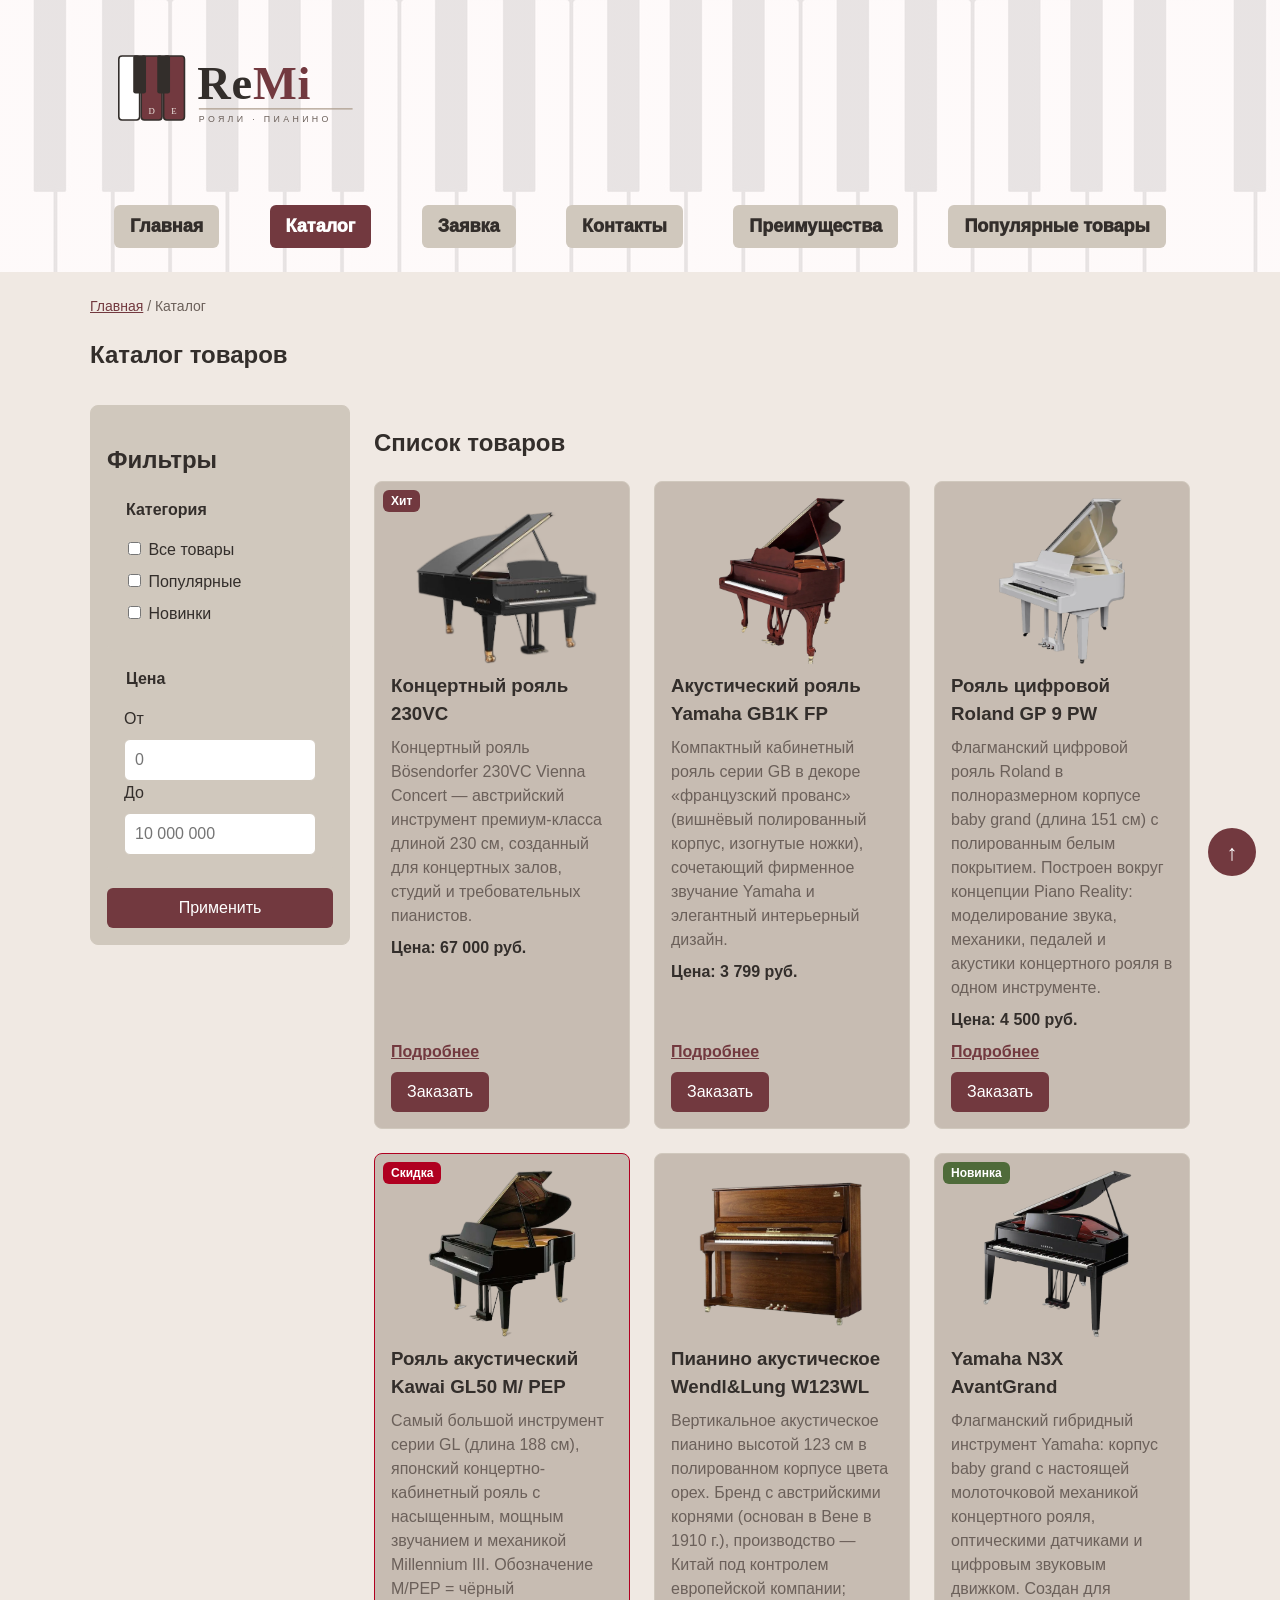
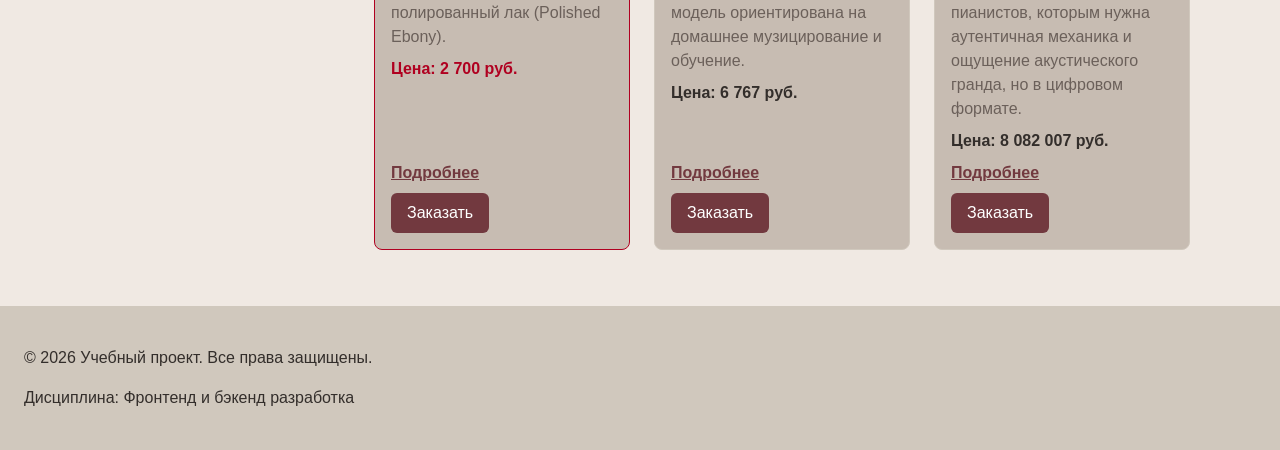
==== commit d659082b: "feat: prepare HTML CSS project for submission" ====
--- a/catalog.html
+++ b/catalog.html
@@ -37,6 +37,11 @@
             <a class="site-nav__link" href="contacts.html">Контакты</a>
           </li>
           <li class="site-nav__item">
+            <a class="site-nav__link" href="index.html#advantages">
+              Преимущества
+            </a>
+          </li>
+          <li class="site-nav__item">
             <a class="site-nav__link" href="index.html#popular">
               Популярные товары
             </a>
--- a/css/style.css
+++ b/css/style.css
@@ -5,6 +5,7 @@
 :root {
   /* Основные цвета проекта */
   --color-bg: #F0E9E3;              /* светлый молочный — фон страницы */
+  --color-bg-card: #c7bcb2; 
   --color-text: #332E2B;            /* почти чёрный тёплый — основной текст */
   --color-muted: #6B605A;           /* затемнённый тауп — описания */
   --color-primary: #72393F;         /* винный — кнопки, ссылки, акценты */
@@ -187,7 +188,7 @@
   padding: var(--space-md);
   border: 1px solid var(--color-border);
   border-radius: var(--radius-md);
-  background-color: var(--color-bg);
+  background-color: var(--color-bg-card);
 }
 
 .product-card:hover {
